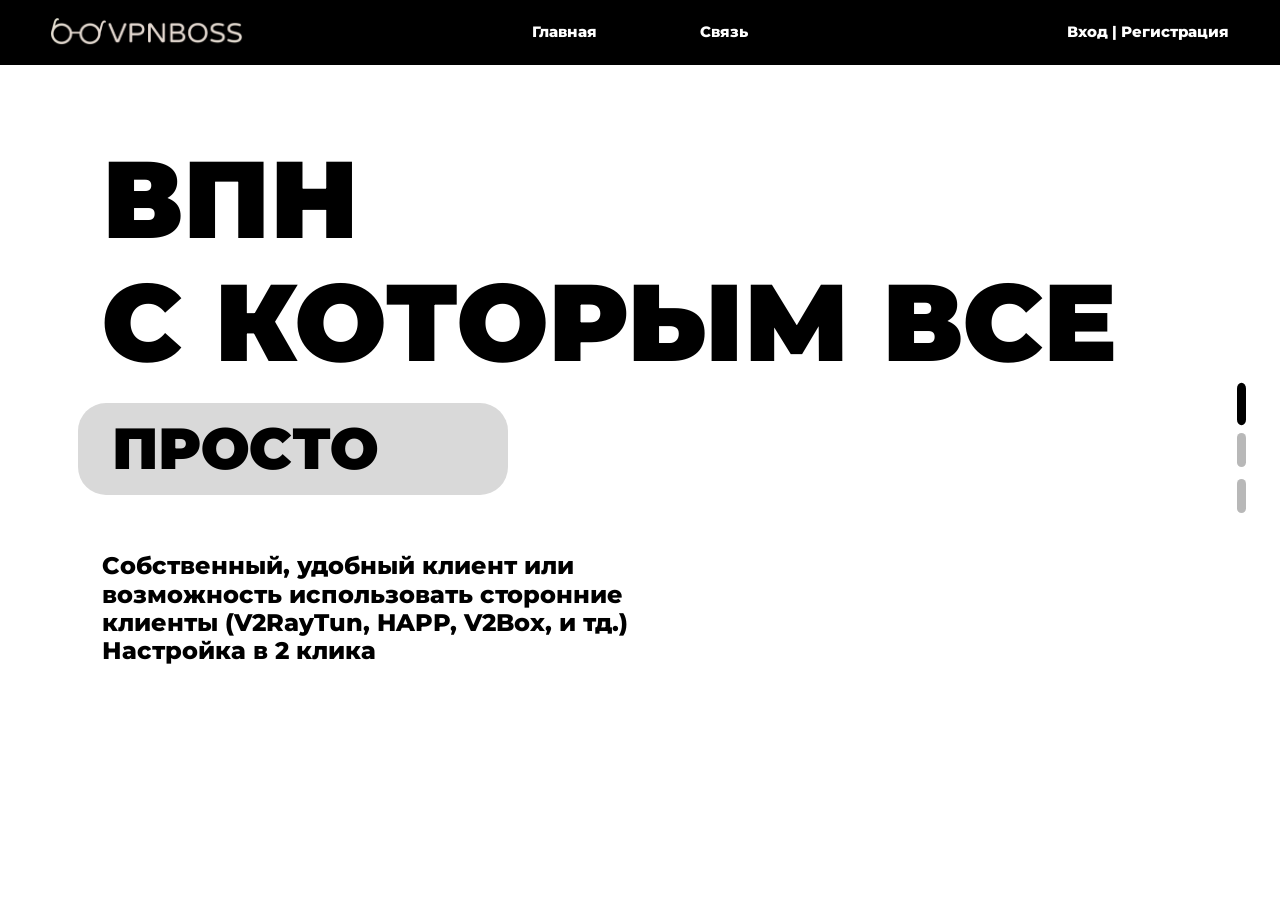
==== index.html @ d902385c "Initial VPNBOSS app and site" ====
<!doctype html>
<html lang="ru">
  <head>
    <meta charset="UTF-8" />
    <meta name="viewport" content="width=device-width, initial-scale=1.0" />
    <title>VPNBOSS</title>
    <link rel="preconnect" href="https://fonts.googleapis.com" />
    <link rel="preconnect" href="https://fonts.gstatic.com" crossorigin />
    <link
      href="https://fonts.googleapis.com/css2?family=Montserrat:wght@700;800;900&display=swap"
      rel="stylesheet"
    />
    <link rel="stylesheet" href="./styles.css" />
  </head>
  <body>
    <main class="page" data-theme="light">
      <header class="topbar" aria-label="Главная навигация">
        <a class="brand" href="#" aria-label="VPNBOSS">
          <img src="./assets/vpnboss-logo.png" alt="VPNBOSS" />
        </a>

        <nav class="nav">
          <a href="#">Главная</a>
          <a href="#">Связь</a>
        </nav>

        <a class="auth-link" href="#">Вход | Регистрация</a>
      </header>

      <section class="hero" aria-live="polite">
        <div class="hero-copy">
          <h1>
            <span>ВПН</span>
            <span id="headingLine">С КОТОРЫМ ВСЕ</span>
          </h1>

          <div class="value-wrap" aria-hidden="true">
            <div class="value-pill" id="valuePill">
              <span id="valueWord">ПРОСТО</span>
            </div>
          </div>

          <div class="description" id="description">
            Собственный, удобный клиент или<br />
            возможность использовать сторонние<br />
            клиенты (V2RayTun, HAPP, V2Box, и тд.)<br />
            Настройка в 2 клика
          </div>

          <a class="cta" id="cta" href="#">Подключить сегодня</a>
        </div>

        <div class="progress" aria-label="Состояние экрана">
          <button class="dot active" data-index="0" aria-label="ПРОСТО"></button>
          <button class="dot" data-index="1" aria-label="ПРИВАТНО"></button>
          <button class="dot" data-index="2" aria-label="ЭКОНОМИШЬ"></button>
        </div>
      </section>
    </main>

    <script src="./script.js"></script>
  </body>
</html>
---- styles.css ----
:root {
  --black: #000;
  --white: #fff;
  --muted: #d9d9d9;
  --page-bg: #fff;
  --page-fg: #000;
  --nav-bg: #000;
  --nav-fg: #fff;
  --hero-x: clamp(28px, 8vw, 160px);
}

* {
  box-sizing: border-box;
}

html,
body {
  width: 100%;
  height: 100%;
  margin: 0;
  overflow: hidden;
  overscroll-behavior: none;
}

body {
  font-family: "Montserrat", Arial, sans-serif;
  background: var(--page-bg);
  color: var(--page-fg);
}

a {
  color: inherit;
  text-decoration: none;
}

.page {
  position: relative;
  height: 100vh;
  height: 100svh;
  overflow: hidden;
  background: var(--page-bg);
  color: var(--page-fg);
  transition:
    background-color 780ms cubic-bezier(0.76, 0, 0.24, 1),
    color 780ms cubic-bezier(0.76, 0, 0.24, 1);
}

.page[data-theme="dark"] {
  --page-bg: #000;
  --page-fg: #fff;
  --nav-bg: #000;
  --nav-fg: #fff;
}

.topbar {
  position: fixed;
  inset: 0 0 auto;
  z-index: 10;
  height: clamp(64px, 7.2vh, 80px);
  display: grid;
  grid-template-columns: minmax(180px, 1fr) auto minmax(180px, 1fr);
  align-items: center;
  gap: clamp(20px, 5vw, 110px);
  padding: 0 clamp(24px, 4vw, 64px);
  background: var(--nav-bg);
  color: var(--nav-fg);
  font-weight: 800;
}

.brand {
  display: block;
  width: fit-content;
}

.brand img {
  display: block;
  width: clamp(150px, 15vw, 225px);
  height: auto;
  max-height: 46px;
  object-fit: contain;
}

.nav {
  display: flex;
  align-items: center;
  gap: clamp(48px, 8vw, 150px);
  font-size: clamp(14px, 1.15vw, 18px);
}

.auth-link {
  justify-self: end;
  font-size: clamp(14px, 1.15vw, 18px);
  white-space: nowrap;
}

.hero {
  position: relative;
  height: 100vh;
  height: 100svh;
  padding: 80px var(--hero-x) 72px;
}

.hero-copy {
  position: relative;
  padding-top: clamp(58px, 8vh, 120px);
  max-width: 1320px;
}

h1 {
  position: relative;
  z-index: 2;
  margin: 0;
  display: flex;
  flex-direction: column;
  gap: clamp(18px, 3vh, 42px);
  font-size: clamp(64px, 8.5vw, 132px);
  line-height: 0.88;
  font-weight: 900;
  letter-spacing: 0;
  text-transform: uppercase;
}

h1 span {
  display: block;
  white-space: nowrap;
}

.value-wrap {
  position: relative;
  z-index: 3;
  height: clamp(92px, 13vh, 128px);
  margin-top: clamp(22px, 3.6vh, 44px);
}

.value-pill {
  position: absolute;
  left: -24px;
  top: 0;
  display: flex;
  align-items: center;
  min-width: var(--pill-width, 430px);
  height: var(--pill-height, 92px);
  padding: 0 34px;
  border-radius: 28px;
  background: var(--muted);
  color: #000;
  transform: rotate(var(--pill-rotation, 0deg));
  transform-origin: 50% 50%;
  transition:
    transform 780ms cubic-bezier(0.76, 0, 0.24, 1),
    min-width 780ms cubic-bezier(0.76, 0, 0.24, 1);
}

.value-pill span {
  display: block;
  font-size: var(--pill-font, clamp(46px, 4.5vw, 72px));
  line-height: 0.92;
  font-weight: 900;
  letter-spacing: 0;
  text-transform: uppercase;
  white-space: nowrap;
  transition:
    opacity 260ms ease,
    transform 780ms cubic-bezier(0.76, 0, 0.24, 1),
    font-size 780ms cubic-bezier(0.76, 0, 0.24, 1);
}

.description {
  margin-top: clamp(20px, 3.5vh, 52px);
  max-width: 720px;
  min-height: 145px;
  font-size: clamp(19px, 1.9vw, 32px);
  line-height: 1.16;
  font-weight: 800;
  transition:
    opacity 420ms ease,
    transform 780ms cubic-bezier(0.76, 0, 0.24, 1);
}

.description.is-changing,
.value-pill span.is-changing {
  opacity: 0;
}

.description.is-changing {
  transform: translateY(12px);
}

.cta {
  display: none;
  align-items: center;
  justify-content: center;
  width: min(610px, calc(100vw - 56px));
  height: clamp(64px, 9vh, 90px);
  margin: clamp(18px, 4.8vh, 54px) auto 0;
  border-radius: 28px;
  background: #000;
  color: #fff;
  font-size: clamp(18px, 1.6vw, 28px);
  font-weight: 900;
  text-transform: uppercase;
}

.page[data-state="2"] .cta {
  display: flex;
  position: fixed;
  left: 50%;
  bottom: clamp(58px, 10vh, 120px);
  margin: 0;
  transform: translateX(-50%);
}

.progress {
  position: fixed;
  right: 34px;
  top: 50%;
  z-index: 15;
  display: grid;
  gap: 12px;
  transform: translateY(-50%);
}

.dot {
  width: 9px;
  height: 34px;
  padding: 0;
  border: 0;
  border-radius: 999px;
  background: currentColor;
  opacity: 0.28;
  cursor: pointer;
  transition:
    opacity 240ms ease,
    transform 240ms ease;
}

.dot.active {
  opacity: 1;
  transform: scaleY(1.25);
}

@media (max-width: 820px) {
  :root {
    --hero-x: 24px;
  }

  .topbar {
    height: 62px;
    grid-template-columns: 1fr auto;
    padding: 0 16px;
  }

  .brand {
    width: clamp(118px, 34vw, 150px);
  }

  .brand img {
    width: clamp(118px, 34vw, 150px);
    max-height: 34px;
  }

  .nav {
    display: none;
  }

  .auth-link {
    font-size: clamp(10px, 2.8vw, 12px);
  }

  .hero {
    padding: 62px var(--hero-x) 32px;
  }

  .hero-copy {
    padding-top: clamp(42px, 8.4vh, 70px);
  }

  h1 {
    gap: clamp(10px, 2.3vh, 18px);
    font-size: clamp(42px, 13vw, 68px);
    line-height: 0.9;
  }

  h1 span {
    white-space: normal;
  }

  .value-wrap {
    height: clamp(72px, 10vh, 96px);
    margin-top: clamp(14px, 2.5vh, 22px);
  }

  .value-pill {
    left: -4px;
    min-width: min(var(--pill-width, 330px), calc(100vw - 54px));
    height: clamp(58px, 8.2vh, 70px);
    border-radius: 18px;
    padding: 0 clamp(16px, 5vw, 22px);
  }

  .value-pill span {
    font-size: clamp(31px, 9.8vw, 48px);
  }

  .description {
    min-height: clamp(96px, 15vh, 124px);
    margin-top: clamp(12px, 2.8vh, 24px);
    font-size: clamp(14px, 4.1vw, 17px);
    line-height: 1.22;
    max-width: calc(100vw - 48px);
  }

  .cta {
    height: clamp(54px, 7.8vh, 62px);
    border-radius: 18px;
    font-size: clamp(14px, 4vw, 18px);
  }

  .progress {
    top: auto;
    right: 50%;
    bottom: 12px;
    grid-template-columns: repeat(3, auto);
    transform: translateX(50%);
    gap: 10px;
  }

  .dot {
    width: 30px;
    height: 8px;
  }

  .dot.active {
    transform: scaleX(1.22);
  }
}

@media (max-width: 420px) {
  :root {
    --hero-x: 22px;
  }

  .topbar {
    height: 58px;
    padding: 0 14px;
  }

  .brand,
  .brand img {
    width: 116px;
  }

  .auth-link {
    max-width: 132px;
    white-space: normal;
    text-align: right;
    line-height: 1.1;
  }

  .hero {
    padding-top: 58px;
  }

  .hero-copy {
    padding-top: clamp(34px, 7vh, 58px);
  }

  h1 {
    font-size: clamp(38px, 13.4vw, 56px);
  }

  .value-pill {
    min-width: min(var(--pill-width, 300px), calc(100vw - 44px));
  }

  .description {
    max-width: calc(100vw - 44px);
  }
}

@media (max-height: 680px) and (max-width: 820px) {
  .hero-copy {
    padding-top: 28px;
  }

  h1 {
    gap: 8px;
    font-size: clamp(34px, 11.8vw, 50px);
  }

  .value-wrap {
    height: 64px;
    margin-top: 10px;
  }

  .value-pill {
    height: 52px;
    min-width: min(var(--pill-width, 280px), calc(100vw - 44px));
    border-radius: 15px;
  }

  .value-pill span {
    font-size: clamp(28px, 8.5vw, 38px);
  }

  .description {
    min-height: 86px;
    margin-top: 10px;
    font-size: clamp(13px, 3.6vw, 15px);
    line-height: 1.16;
  }

  .cta {
    height: 48px;
    border-radius: 16px;
  }
}

@media (orientation: landscape) and (max-height: 520px) {
  .topbar {
    height: 54px;
    grid-template-columns: minmax(130px, 1fr) auto minmax(140px, 1fr);
    padding: 0 18px;
  }

  .brand,
  .brand img {
    width: 138px;
    max-height: 30px;
  }

  .nav {
    display: flex;
    gap: clamp(28px, 8vw, 78px);
    font-size: 12px;
  }

  .auth-link {
    font-size: 12px;
  }

  .hero {
    padding: 54px clamp(26px, 8vw, 76px) 18px;
  }

  .hero-copy {
    padding-top: 20px;
  }

  h1 {
    gap: 8px;
    font-size: clamp(42px, 7.2vw, 62px);
    line-height: 0.88;
  }

  .value-wrap {
    height: 58px;
    margin-top: 10px;
  }

  .value-pill {
    min-width: min(var(--pill-width, 330px), 44vw);
    height: 50px;
    border-radius: 15px;
    padding: 0 18px;
  }

  .value-pill span {
    font-size: clamp(28px, 4.2vw, 40px);
  }

  .description {
    max-width: min(58vw, 620px);
    min-height: 0;
    margin-top: 10px;
    font-size: clamp(13px, 1.8vw, 17px);
    line-height: 1.14;
  }

  .cta {
    bottom: 18px;
    width: min(360px, 42vw);
    height: 48px;
    border-radius: 16px;
    font-size: 14px;
  }

  .progress {
    top: auto;
    right: 24px;
    bottom: 78px;
    grid-template-columns: repeat(3, auto);
    transform: none;
  }

  .dot {
    width: 28px;
    height: 7px;
  }
}

@media (prefers-reduced-motion: reduce) {
  *,
  *::before,
  *::after {
    scroll-behavior: auto !important;
    transition-duration: 1ms !important;
    animation-duration: 1ms !important;
  }
}
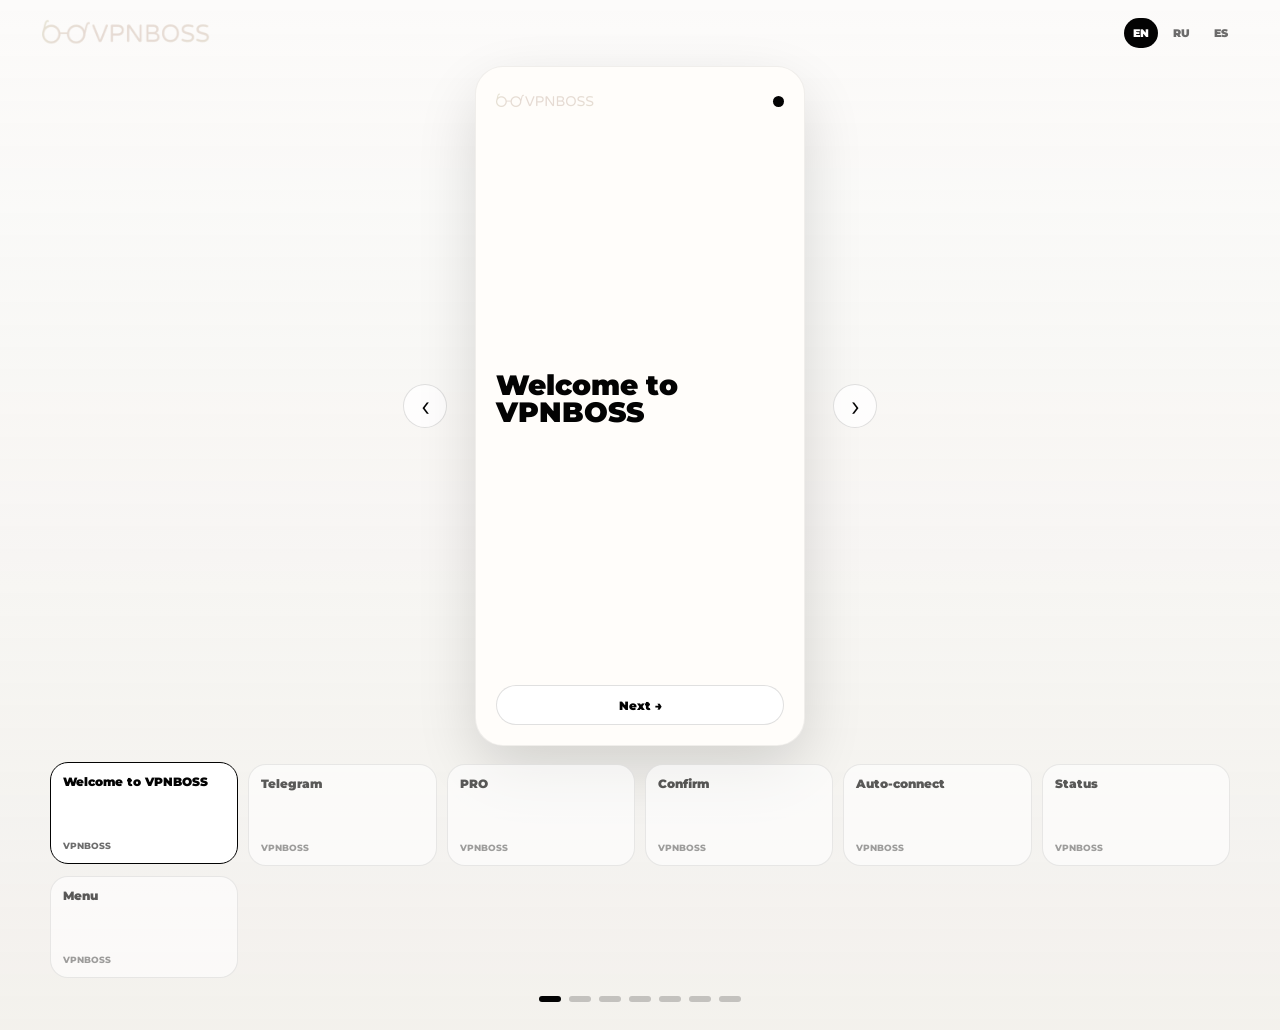
==== commit 6eab19ff: "Simplify app prototype to client-only flow" ====
--- a/index.html
+++ b/index.html
@@ -3,60 +3,44 @@
   <head>
     <meta charset="UTF-8" />
     <meta name="viewport" content="width=device-width, initial-scale=1.0" />
-    <title>VPNBOSS</title>
+    <title>VPNBOSS Client</title>
+    <meta name="description" content="VPNBOSS client prototype." />
+    <link rel="icon" href="./assets/vpnboss-logo.png" />
     <link rel="preconnect" href="https://fonts.googleapis.com" />
     <link rel="preconnect" href="https://fonts.gstatic.com" crossorigin />
     <link
-      href="https://fonts.googleapis.com/css2?family=Montserrat:wght@700;800;900&display=swap"
+      href="https://fonts.googleapis.com/css2?family=Montserrat:wght@600;700;800;900&display=swap"
       rel="stylesheet"
     />
     <link rel="stylesheet" href="./styles.css" />
   </head>
   <body>
-    <main class="page" data-theme="light">
-      <header class="topbar" aria-label="Главная навигация">
-        <a class="brand" href="#" aria-label="VPNBOSS">
-          <img src="./assets/vpnboss-logo.png" alt="VPNBOSS" />
-        </a>
-
-        <nav class="nav">
-          <a href="#">Главная</a>
-          <a href="#">Связь</a>
-        </nav>
-
-        <a class="auth-link" href="#">Вход | Регистрация</a>
+    <main class="app" id="app">
+      <header class="topbar" aria-label="VPNBOSS">
+        <img class="brand" src="./assets/vpnboss-logo.png" alt="VPNBOSS" />
+        <div class="lang" aria-label="Language">
+          <button class="lang-btn" data-lang="en" type="button">EN</button>
+          <button class="lang-btn" data-lang="ru" type="button">RU</button>
+          <button class="lang-btn" data-lang="es" type="button">ES</button>
+        </div>
       </header>
 
-      <section class="hero" aria-live="polite">
-        <div class="hero-copy">
-          <h1>
-            <span>ВПН</span>
-            <span id="headingLine">С КОТОРЫМ ВСЕ</span>
-          </h1>
+      <section class="phone-stage" aria-label="VPNBOSS app preview">
+        <button class="nav-arrow" id="prevScreen" type="button" aria-label="Previous screen">‹</button>
 
-          <div class="value-wrap" aria-hidden="true">
-            <div class="value-pill" id="valuePill">
-              <span id="valueWord">ПРОСТО</span>
-            </div>
-          </div>
-
-          <div class="description" id="description">
-            Собственный, удобный клиент или<br />
-            возможность использовать сторонние<br />
-            клиенты (V2RayTun, HAPP, V2Box, и тд.)<br />
-            Настройка в 2 клика
-          </div>
-
-          <a class="cta" id="cta" href="#">Подключить сегодня</a>
+        <div class="phone-shell">
+          <div class="phone-screen" id="phoneScreen"></div>
         </div>
 
-        <div class="progress" aria-label="Состояние экрана">
-          <button class="dot active" data-index="0" aria-label="ПРОСТО"></button>
-          <button class="dot" data-index="1" aria-label="ПРИВАТНО"></button>
-          <button class="dot" data-index="2" aria-label="ЭКОНОМИШЬ"></button>
-        </div>
+        <button class="nav-arrow" id="nextScreen" type="button" aria-label="Next screen">›</button>
       </section>
+
+      <section class="screen-strip" id="screenStrip" aria-label="Screens"></section>
+
+      <div class="dots" id="dots"></div>
     </main>
+
+    <div class="toast-stack" id="toastStack" aria-live="polite" aria-atomic="true"></div>
 
     <script src="./script.js"></script>
   </body>
--- a/styles.css
+++ b/styles.css
@@ -1,501 +1,491 @@
 :root {
-  --black: #000;
-  --white: #fff;
-  --muted: #d9d9d9;
-  --page-bg: #fff;
-  --page-fg: #000;
-  --nav-bg: #000;
-  --nav-fg: #fff;
-  --hero-x: clamp(28px, 8vw, 160px);
-}
-
-* {
+  --bg: #f3f1ed;
+  --ink: #030303;
+  --muted: rgba(3, 3, 3, 0.58);
+  --soft: rgba(3, 3, 3, 0.08);
+  --paper: #fffdfa;
+  --line: rgba(3, 3, 3, 0.12);
+  --accent: #e64431;
+  --grid: rgba(230, 68, 49, 0.2);
+  --phone-w: min(330px, 76vw);
+  --radius-phone: 38px;
+}
+
+*,
+*::before,
+*::after {
   box-sizing: border-box;
 }
 
-html,
+html {
+  background: var(--bg);
+}
+
 body {
+  min-height: 100vh;
+  margin: 0;
+  font-family: "Montserrat", Arial, sans-serif;
+  color: var(--ink);
+  background:
+    linear-gradient(180deg, rgba(255, 255, 255, 0.72), rgba(243, 241, 237, 0.9)),
+    var(--bg);
+}
+
+button {
+  border: 0;
+  font: inherit;
+  color: inherit;
+  cursor: pointer;
+}
+
+img {
+  display: block;
+  max-width: 100%;
+}
+
+.app {
+  min-height: 100vh;
+  padding: 18px clamp(14px, 4vw, 42px) 28px;
+  display: grid;
+  grid-template-rows: auto 1fr auto auto;
+  gap: 18px;
+}
+
+.topbar {
+  display: flex;
+  align-items: center;
+  justify-content: space-between;
+  gap: 16px;
+}
+
+.brand {
+  width: clamp(118px, 18vw, 168px);
+  opacity: 0.96;
+}
+
+.lang {
+  display: flex;
+  gap: 6px;
+}
+
+.lang-btn {
+  min-width: 34px;
+  height: 30px;
+  border-radius: 999px;
+  background: transparent;
+  color: var(--muted);
+  font-size: 11px;
+  font-weight: 900;
+}
+
+.lang-btn.active {
+  background: var(--ink);
+  color: #fff;
+}
+
+.phone-stage {
+  width: min(100%, 1180px);
+  margin: 0 auto;
+  display: grid;
+  grid-template-columns: 44px minmax(0, var(--phone-w)) 44px;
+  align-items: center;
+  justify-content: center;
+  gap: clamp(8px, 3vw, 28px);
+}
+
+.nav-arrow {
+  width: 44px;
+  height: 44px;
+  border-radius: 999px;
+  background: rgba(255, 255, 255, 0.76);
+  border: 1px solid var(--line);
+  font-size: 30px;
+  line-height: 1;
+  transition: transform 160ms ease, background 160ms ease;
+}
+
+.nav-arrow:hover {
+  transform: translateY(-1px);
+  background: #fff;
+}
+
+.phone-shell {
+  width: var(--phone-w);
+  aspect-ratio: 0.485;
+  border-radius: var(--radius-phone);
+  padding: 0;
+  background: transparent;
+  box-shadow: 0 24px 60px rgba(3, 3, 3, 0.14);
+}
+
+.phone-screen {
+  position: relative;
   width: 100%;
   height: 100%;
+  overflow: hidden;
+  border-radius: calc(var(--radius-phone) - 10px);
+  background: var(--paper);
+  border: 1px solid rgba(3, 3, 3, 0.06);
+}
+
+.screen-inner {
+  position: absolute;
+  inset: 0;
+  padding: 22px 20px 20px;
+  display: flex;
+  flex-direction: column;
+  justify-content: space-between;
+}
+
+.screen-grid {
+  background:
+    linear-gradient(to right, var(--grid) 1px, transparent 1px),
+    linear-gradient(to bottom, var(--grid) 1px, transparent 1px),
+    #fff7f3;
+  background-size: 8px 8px;
+}
+
+.phone-head {
+  display: flex;
+  align-items: center;
+  justify-content: space-between;
+  gap: 12px;
+  min-height: 24px;
+}
+
+.phone-logo {
+  width: 98px;
+}
+
+.mini-mark {
+  width: 11px;
+  height: 11px;
+  border-radius: 999px;
+  background: var(--ink);
+}
+
+.copy {
+  max-width: 260px;
+}
+
+.title {
   margin: 0;
+  font-size: clamp(20px, 5.6vw, 28px);
+  line-height: 0.98;
+  font-weight: 900;
+  letter-spacing: 0;
+}
+
+.body {
+  margin: 14px 0 0;
+  font-size: 12px;
+  line-height: 1.34;
+  font-weight: 800;
+  color: var(--ink);
+}
+
+.small {
+  margin: 10px 0 0;
+  font-size: 11px;
+  line-height: 1.45;
+  font-weight: 700;
+  color: var(--muted);
+}
+
+.next-row {
+  display: flex;
+  align-items: center;
+  justify-content: space-between;
+  gap: 12px;
+  font-size: 13px;
+  font-weight: 900;
+}
+
+.pill {
+  min-height: 40px;
+  padding: 0 18px;
+  border-radius: 999px;
+  background: var(--ink);
+  color: #fff;
+  font-size: 12px;
+  font-weight: 900;
+}
+
+.pill.ghost {
+  background: rgba(255, 255, 255, 0.88);
+  color: var(--ink);
+  border: 1px solid var(--line);
+}
+
+.telegram-card {
+  margin-top: 22px;
+  padding: 14px;
+  border-radius: 999px;
+  background: var(--ink);
+  color: #fff;
+  display: flex;
+  align-items: center;
+  justify-content: center;
+  gap: 10px;
+  font-size: 12px;
+  font-weight: 900;
+}
+
+.telegram-dot,
+.option-dot {
+  width: 22px;
+  height: 22px;
+  border-radius: 999px;
+  background: #fff;
+  color: var(--ink);
+  display: grid;
+  place-items: center;
+  font-size: 12px;
+  font-weight: 900;
+}
+
+.access-list {
+  display: grid;
+  gap: 10px;
+  margin-top: 18px;
+}
+
+.access-option {
+  min-height: 48px;
+  border-radius: 999px;
+  border: 1px solid var(--line);
+  background: rgba(255, 255, 255, 0.82);
+  display: flex;
+  align-items: center;
+  justify-content: space-between;
+  gap: 12px;
+  padding: 0 14px 0 10px;
+  font-size: 12px;
+  font-weight: 900;
+}
+
+.access-option.active {
+  border-color: var(--ink);
+  box-shadow: inset 0 0 0 1px var(--ink);
+}
+
+.question {
+  width: 118px;
+  height: 118px;
+  margin: 26px auto 0;
+  border-radius: 999px;
+  background: var(--ink);
+  color: #fff;
+  display: grid;
+  place-items: center;
+  font-size: 48px;
+  font-weight: 900;
+}
+
+.power-zone {
+  display: grid;
+  place-items: center;
+  gap: 18px;
+  margin-top: 34px;
+}
+
+.power-btn {
+  width: 150px;
+  height: 150px;
+  border-radius: 999px;
+  background: radial-gradient(circle at 50% 40%, rgba(255, 255, 255, 0.16), transparent 34%), #2b080b;
+  position: relative;
+  box-shadow: 0 20px 42px rgba(43, 8, 11, 0.22);
+}
+
+.power-btn::before {
+  content: "";
+  position: absolute;
+  left: 50%;
+  top: 29px;
+  width: 16px;
+  height: 62px;
+  border-radius: 999px;
+  background: #fff;
+  transform: translateX(-50%);
+}
+
+.power-btn::after {
+  content: "";
+  position: absolute;
+  left: 50%;
+  top: 58px;
+  width: 78px;
+  height: 78px;
+  border: 10px solid #fff;
+  border-top-color: transparent;
+  border-radius: 999px;
+  transform: translateX(-50%) rotate(42deg);
+}
+
+.status-text {
+  font-size: 15px;
+  line-height: 1.2;
+  font-weight: 900;
+  text-align: center;
+}
+
+.menu-sheet {
+  margin-top: 48px;
+  padding-top: 28px;
+  border-top-left-radius: 110px;
+  border-top-right-radius: 110px;
+  background: rgba(255, 255, 255, 0.56);
+  border: 1px solid rgba(3, 3, 3, 0.08);
+  min-height: 280px;
+}
+
+.menu-items {
+  display: grid;
+  gap: 12px;
+  padding: 0 12px;
+}
+
+.menu-item {
+  display: flex;
+  align-items: center;
+  gap: 10px;
+  font-size: 13px;
+  font-weight: 900;
+}
+
+.menu-item .option-dot {
+  background: var(--ink);
+  color: #fff;
+}
+
+.screen-strip {
+  width: min(100%, 1180px);
+  margin: 0 auto;
+  display: grid;
+  grid-template-columns: repeat(6, minmax(0, 1fr));
+  gap: 10px;
+}
+
+.thumb {
+  height: 102px;
+  border-radius: 18px;
+  background: #fff;
+  border: 1px solid var(--line);
   overflow: hidden;
-  overscroll-behavior: none;
-}
-
-body {
-  font-family: "Montserrat", Arial, sans-serif;
-  background: var(--page-bg);
-  color: var(--page-fg);
-}
-
-a {
-  color: inherit;
-  text-decoration: none;
-}
-
-.page {
-  position: relative;
-  height: 100vh;
-  height: 100svh;
-  overflow: hidden;
-  background: var(--page-bg);
-  color: var(--page-fg);
-  transition:
-    background-color 780ms cubic-bezier(0.76, 0, 0.24, 1),
-    color 780ms cubic-bezier(0.76, 0, 0.24, 1);
-}
-
-.page[data-theme="dark"] {
-  --page-bg: #000;
-  --page-fg: #fff;
-  --nav-bg: #000;
-  --nav-fg: #fff;
-}
-
-.topbar {
+  padding: 12px;
+  text-align: left;
+  display: flex;
+  flex-direction: column;
+  justify-content: space-between;
+  opacity: 0.64;
+  transition: opacity 160ms ease, transform 160ms ease, border-color 160ms ease;
+}
+
+.thumb.active {
+  opacity: 1;
+  transform: translateY(-2px);
+  border-color: var(--ink);
+}
+
+.thumb strong {
+  font-size: 12px;
+  line-height: 1.1;
+  font-weight: 900;
+}
+
+.thumb span {
+  font-size: 9px;
+  font-weight: 800;
+  color: var(--muted);
+}
+
+.dots {
+  display: flex;
+  justify-content: center;
+  gap: 8px;
+}
+
+.dot {
+  width: 22px;
+  height: 6px;
+  border-radius: 999px;
+  background: rgba(3, 3, 3, 0.2);
+}
+
+.dot.active {
+  background: var(--ink);
+}
+
+.toast-stack {
   position: fixed;
-  inset: 0 0 auto;
-  z-index: 10;
-  height: clamp(64px, 7.2vh, 80px);
-  display: grid;
-  grid-template-columns: minmax(180px, 1fr) auto minmax(180px, 1fr);
-  align-items: center;
-  gap: clamp(20px, 5vw, 110px);
-  padding: 0 clamp(24px, 4vw, 64px);
-  background: var(--nav-bg);
-  color: var(--nav-fg);
-  font-weight: 800;
-}
-
-.brand {
-  display: block;
-  width: fit-content;
-}
-
-.brand img {
-  display: block;
-  width: clamp(150px, 15vw, 225px);
-  height: auto;
-  max-height: 46px;
-  object-fit: contain;
-}
-
-.nav {
-  display: flex;
-  align-items: center;
-  gap: clamp(48px, 8vw, 150px);
-  font-size: clamp(14px, 1.15vw, 18px);
-}
-
-.auth-link {
-  justify-self: end;
-  font-size: clamp(14px, 1.15vw, 18px);
-  white-space: nowrap;
-}
-
-.hero {
-  position: relative;
-  height: 100vh;
-  height: 100svh;
-  padding: 80px var(--hero-x) 72px;
-}
-
-.hero-copy {
-  position: relative;
-  padding-top: clamp(58px, 8vh, 120px);
-  max-width: 1320px;
-}
-
-h1 {
-  position: relative;
-  z-index: 2;
-  margin: 0;
-  display: flex;
-  flex-direction: column;
-  gap: clamp(18px, 3vh, 42px);
-  font-size: clamp(64px, 8.5vw, 132px);
-  line-height: 0.88;
-  font-weight: 900;
-  letter-spacing: 0;
-  text-transform: uppercase;
-}
-
-h1 span {
-  display: block;
-  white-space: nowrap;
-}
-
-.value-wrap {
-  position: relative;
-  z-index: 3;
-  height: clamp(92px, 13vh, 128px);
-  margin-top: clamp(22px, 3.6vh, 44px);
-}
-
-.value-pill {
-  position: absolute;
-  left: -24px;
-  top: 0;
-  display: flex;
-  align-items: center;
-  min-width: var(--pill-width, 430px);
-  height: var(--pill-height, 92px);
-  padding: 0 34px;
-  border-radius: 28px;
-  background: var(--muted);
-  color: #000;
-  transform: rotate(var(--pill-rotation, 0deg));
-  transform-origin: 50% 50%;
-  transition:
-    transform 780ms cubic-bezier(0.76, 0, 0.24, 1),
-    min-width 780ms cubic-bezier(0.76, 0, 0.24, 1);
-}
-
-.value-pill span {
-  display: block;
-  font-size: var(--pill-font, clamp(46px, 4.5vw, 72px));
-  line-height: 0.92;
-  font-weight: 900;
-  letter-spacing: 0;
-  text-transform: uppercase;
-  white-space: nowrap;
-  transition:
-    opacity 260ms ease,
-    transform 780ms cubic-bezier(0.76, 0, 0.24, 1),
-    font-size 780ms cubic-bezier(0.76, 0, 0.24, 1);
-}
-
-.description {
-  margin-top: clamp(20px, 3.5vh, 52px);
-  max-width: 720px;
-  min-height: 145px;
-  font-size: clamp(19px, 1.9vw, 32px);
-  line-height: 1.16;
-  font-weight: 800;
-  transition:
-    opacity 420ms ease,
-    transform 780ms cubic-bezier(0.76, 0, 0.24, 1);
-}
-
-.description.is-changing,
-.value-pill span.is-changing {
-  opacity: 0;
-}
-
-.description.is-changing {
-  transform: translateY(12px);
-}
-
-.cta {
-  display: none;
-  align-items: center;
-  justify-content: center;
-  width: min(610px, calc(100vw - 56px));
-  height: clamp(64px, 9vh, 90px);
-  margin: clamp(18px, 4.8vh, 54px) auto 0;
-  border-radius: 28px;
-  background: #000;
-  color: #fff;
-  font-size: clamp(18px, 1.6vw, 28px);
-  font-weight: 900;
-  text-transform: uppercase;
-}
-
-.page[data-state="2"] .cta {
-  display: flex;
-  position: fixed;
-  left: 50%;
-  bottom: clamp(58px, 10vh, 120px);
-  margin: 0;
-  transform: translateX(-50%);
-}
-
-.progress {
-  position: fixed;
-  right: 34px;
-  top: 50%;
-  z-index: 15;
-  display: grid;
-  gap: 12px;
-  transform: translateY(-50%);
-}
-
-.dot {
-  width: 9px;
-  height: 34px;
-  padding: 0;
-  border: 0;
-  border-radius: 999px;
-  background: currentColor;
-  opacity: 0.28;
-  cursor: pointer;
-  transition:
-    opacity 240ms ease,
-    transform 240ms ease;
-}
-
-.dot.active {
-  opacity: 1;
-  transform: scaleY(1.25);
-}
-
-@media (max-width: 820px) {
+  right: 16px;
+  bottom: 88px;
+  z-index: 20;
+  display: grid;
+  gap: 8px;
+  width: min(300px, calc(100vw - 32px));
+}
+
+.toast {
+  padding: 12px 14px;
+  border-radius: 8px;
+  background: var(--ink);
+  color: #fff;
+  font-size: 12px;
+  font-weight: 900;
+  box-shadow: 0 18px 40px rgba(3, 3, 3, 0.18);
+}
+
+.toast.bad {
+  background: #d52828;
+}
+
+@media (max-width: 760px) {
   :root {
-    --hero-x: 24px;
-  }
-
-  .topbar {
-    height: 62px;
-    grid-template-columns: 1fr auto;
-    padding: 0 16px;
-  }
-
-  .brand {
-    width: clamp(118px, 34vw, 150px);
-  }
-
-  .brand img {
-    width: clamp(118px, 34vw, 150px);
-    max-height: 34px;
-  }
-
-  .nav {
+    --phone-w: min(318px, 84vw);
+  }
+
+  .app {
+    padding: 14px 10px 24px;
+    gap: 14px;
+  }
+
+  .phone-stage {
+    grid-template-columns: 1fr;
+  }
+
+  .nav-arrow {
     display: none;
   }
 
-  .auth-link {
-    font-size: clamp(10px, 2.8vw, 12px);
-  }
-
-  .hero {
-    padding: 62px var(--hero-x) 32px;
-  }
-
-  .hero-copy {
-    padding-top: clamp(42px, 8.4vh, 70px);
-  }
-
-  h1 {
-    gap: clamp(10px, 2.3vh, 18px);
-    font-size: clamp(42px, 13vw, 68px);
-    line-height: 0.9;
-  }
-
-  h1 span {
-    white-space: normal;
-  }
-
-  .value-wrap {
-    height: clamp(72px, 10vh, 96px);
-    margin-top: clamp(14px, 2.5vh, 22px);
-  }
-
-  .value-pill {
-    left: -4px;
-    min-width: min(var(--pill-width, 330px), calc(100vw - 54px));
-    height: clamp(58px, 8.2vh, 70px);
-    border-radius: 18px;
-    padding: 0 clamp(16px, 5vw, 22px);
-  }
-
-  .value-pill span {
-    font-size: clamp(31px, 9.8vw, 48px);
-  }
-
-  .description {
-    min-height: clamp(96px, 15vh, 124px);
-    margin-top: clamp(12px, 2.8vh, 24px);
-    font-size: clamp(14px, 4.1vw, 17px);
-    line-height: 1.22;
-    max-width: calc(100vw - 48px);
-  }
-
-  .cta {
-    height: clamp(54px, 7.8vh, 62px);
-    border-radius: 18px;
-    font-size: clamp(14px, 4vw, 18px);
-  }
-
-  .progress {
-    top: auto;
-    right: 50%;
-    bottom: 12px;
-    grid-template-columns: repeat(3, auto);
-    transform: translateX(50%);
-    gap: 10px;
-  }
-
-  .dot {
-    width: 30px;
-    height: 8px;
-  }
-
-  .dot.active {
-    transform: scaleX(1.22);
-  }
-}
-
-@media (max-width: 420px) {
+  .screen-strip {
+    grid-auto-flow: column;
+    grid-auto-columns: 132px;
+    grid-template-columns: none;
+    overflow-x: auto;
+    padding: 4px 2px 8px;
+    scroll-snap-type: x proximity;
+    scrollbar-width: none;
+  }
+
+  .screen-strip::-webkit-scrollbar {
+    display: none;
+  }
+
+  .thumb {
+    scroll-snap-align: start;
+  }
+
+}
+
+@media (max-height: 760px) and (min-width: 761px) {
   :root {
-    --hero-x: 22px;
-  }
-
-  .topbar {
-    height: 58px;
-    padding: 0 14px;
-  }
-
-  .brand,
-  .brand img {
-    width: 116px;
-  }
-
-  .auth-link {
-    max-width: 132px;
-    white-space: normal;
-    text-align: right;
-    line-height: 1.1;
-  }
-
-  .hero {
-    padding-top: 58px;
-  }
-
-  .hero-copy {
-    padding-top: clamp(34px, 7vh, 58px);
-  }
-
-  h1 {
-    font-size: clamp(38px, 13.4vw, 56px);
-  }
-
-  .value-pill {
-    min-width: min(var(--pill-width, 300px), calc(100vw - 44px));
-  }
-
-  .description {
-    max-width: calc(100vw - 44px);
-  }
-}
-
-@media (max-height: 680px) and (max-width: 820px) {
-  .hero-copy {
-    padding-top: 28px;
-  }
-
-  h1 {
-    gap: 8px;
-    font-size: clamp(34px, 11.8vw, 50px);
-  }
-
-  .value-wrap {
-    height: 64px;
-    margin-top: 10px;
-  }
-
-  .value-pill {
-    height: 52px;
-    min-width: min(var(--pill-width, 280px), calc(100vw - 44px));
-    border-radius: 15px;
-  }
-
-  .value-pill span {
-    font-size: clamp(28px, 8.5vw, 38px);
-  }
-
-  .description {
-    min-height: 86px;
-    margin-top: 10px;
-    font-size: clamp(13px, 3.6vw, 15px);
-    line-height: 1.16;
-  }
-
-  .cta {
-    height: 48px;
-    border-radius: 16px;
-  }
-}
-
-@media (orientation: landscape) and (max-height: 520px) {
-  .topbar {
-    height: 54px;
-    grid-template-columns: minmax(130px, 1fr) auto minmax(140px, 1fr);
-    padding: 0 18px;
-  }
-
-  .brand,
-  .brand img {
-    width: 138px;
-    max-height: 30px;
-  }
-
-  .nav {
-    display: flex;
-    gap: clamp(28px, 8vw, 78px);
-    font-size: 12px;
-  }
-
-  .auth-link {
-    font-size: 12px;
-  }
-
-  .hero {
-    padding: 54px clamp(26px, 8vw, 76px) 18px;
-  }
-
-  .hero-copy {
-    padding-top: 20px;
-  }
-
-  h1 {
-    gap: 8px;
-    font-size: clamp(42px, 7.2vw, 62px);
-    line-height: 0.88;
-  }
-
-  .value-wrap {
-    height: 58px;
-    margin-top: 10px;
-  }
-
-  .value-pill {
-    min-width: min(var(--pill-width, 330px), 44vw);
-    height: 50px;
-    border-radius: 15px;
-    padding: 0 18px;
-  }
-
-  .value-pill span {
-    font-size: clamp(28px, 4.2vw, 40px);
-  }
-
-  .description {
-    max-width: min(58vw, 620px);
-    min-height: 0;
-    margin-top: 10px;
-    font-size: clamp(13px, 1.8vw, 17px);
-    line-height: 1.14;
-  }
-
-  .cta {
-    bottom: 18px;
-    width: min(360px, 42vw);
-    height: 48px;
-    border-radius: 16px;
-    font-size: 14px;
-  }
-
-  .progress {
-    top: auto;
-    right: 24px;
-    bottom: 78px;
-    grid-template-columns: repeat(3, auto);
-    transform: none;
-  }
-
-  .dot {
-    width: 28px;
-    height: 7px;
+    --phone-w: min(330px, 56vh);
+  }
+
+  .screen-strip {
+    display: none;
   }
 }
 
@@ -503,8 +493,7 @@
   *,
   *::before,
   *::after {
-    scroll-behavior: auto !important;
+    animation-duration: 1ms !important;
     transition-duration: 1ms !important;
-    animation-duration: 1ms !important;
-  }
-}
+  }
+}
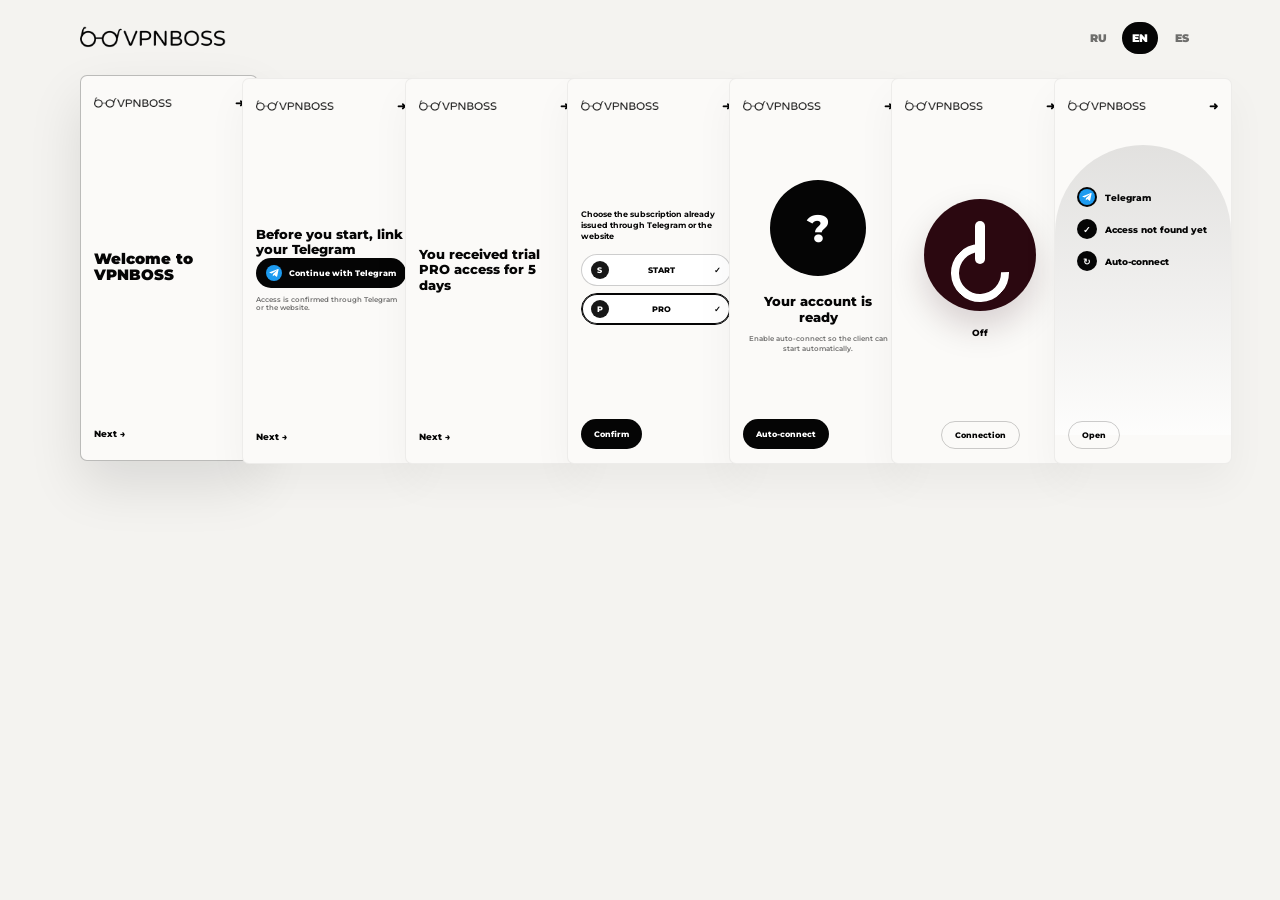
==== commit 3edf3c37: "Rebuild client prototype from provided screens" ====
--- a/index.html
+++ b/index.html
@@ -3,44 +3,38 @@
   <head>
     <meta charset="UTF-8" />
     <meta name="viewport" content="width=device-width, initial-scale=1.0" />
-    <title>VPNBOSS Client</title>
-    <meta name="description" content="VPNBOSS client prototype." />
+    <title>VPNBOSS</title>
+    <meta name="description" content="VPNBOSS client interface prototype." />
     <link rel="icon" href="./assets/vpnboss-logo.png" />
     <link rel="preconnect" href="https://fonts.googleapis.com" />
     <link rel="preconnect" href="https://fonts.gstatic.com" crossorigin />
     <link
-      href="https://fonts.googleapis.com/css2?family=Montserrat:wght@600;700;800;900&display=swap"
+      href="https://fonts.googleapis.com/css2?family=Montserrat:wght@500;600;700;800;900&display=swap"
       rel="stylesheet"
     />
     <link rel="stylesheet" href="./styles.css" />
   </head>
   <body>
-    <main class="app" id="app">
-      <header class="topbar" aria-label="VPNBOSS">
-        <img class="brand" src="./assets/vpnboss-logo.png" alt="VPNBOSS" />
-        <div class="lang" aria-label="Language">
+    <main class="prototype" id="app">
+      <header class="prototype-top">
+        <img class="brand-logo" src="./assets/vpnboss-logo.png" alt="VPNBOSS" />
+        <div class="lang-switch" aria-label="Language">
+          <button class="lang-btn" data-lang="ru" type="button">RU</button>
           <button class="lang-btn" data-lang="en" type="button">EN</button>
-          <button class="lang-btn" data-lang="ru" type="button">RU</button>
           <button class="lang-btn" data-lang="es" type="button">ES</button>
         </div>
       </header>
 
-      <section class="phone-stage" aria-label="VPNBOSS app preview">
-        <button class="nav-arrow" id="prevScreen" type="button" aria-label="Previous screen">‹</button>
+      <section class="screen-board" id="screenBoard" aria-label="VPNBOSS screens"></section>
 
-        <div class="phone-shell">
-          <div class="phone-screen" id="phoneScreen"></div>
-        </div>
-
-        <button class="nav-arrow" id="nextScreen" type="button" aria-label="Next screen">›</button>
+      <section class="active-preview" aria-label="Active screen">
+        <button class="round-nav" data-prev type="button" aria-label="Previous">‹</button>
+        <div class="active-phone" id="activePhone"></div>
+        <button class="round-nav" data-next type="button" aria-label="Next">›</button>
       </section>
 
-      <section class="screen-strip" id="screenStrip" aria-label="Screens"></section>
-
-      <div class="dots" id="dots"></div>
+      <div class="toast-stack" id="toastStack" aria-live="polite" aria-atomic="true"></div>
     </main>
-
-    <div class="toast-stack" id="toastStack" aria-live="polite" aria-atomic="true"></div>
 
     <script src="./script.js"></script>
   </body>
--- a/styles.css
+++ b/styles.css
@@ -1,14 +1,14 @@
 :root {
-  --bg: #f3f1ed;
-  --ink: #030303;
-  --muted: rgba(3, 3, 3, 0.58);
-  --soft: rgba(3, 3, 3, 0.08);
-  --paper: #fffdfa;
-  --line: rgba(3, 3, 3, 0.12);
-  --accent: #e64431;
-  --grid: rgba(230, 68, 49, 0.2);
-  --phone-w: min(330px, 76vw);
-  --radius-phone: 38px;
+  --bg: #f4f3f0;
+  --paper: #fbfaf8;
+  --ink: #050505;
+  --muted: rgba(5, 5, 5, 0.56);
+  --line: rgba(5, 5, 5, 0.1);
+  --line-strong: rgba(5, 5, 5, 0.2);
+  --telegram: #1d9bf0;
+  --phone-w: 178px;
+  --phone-h: 386px;
+  --radius: 7px;
 }
 
 *,
@@ -22,478 +22,520 @@
 }
 
 body {
+  margin: 0;
   min-height: 100vh;
-  margin: 0;
   font-family: "Montserrat", Arial, sans-serif;
   color: var(--ink);
-  background:
-    linear-gradient(180deg, rgba(255, 255, 255, 0.72), rgba(243, 241, 237, 0.9)),
-    var(--bg);
+  background: var(--bg);
 }
 
 button {
   border: 0;
+  padding: 0;
   font: inherit;
   color: inherit;
+  background: transparent;
   cursor: pointer;
 }
 
-img {
+img,
+svg {
   display: block;
-  max-width: 100%;
-}
-
-.app {
+}
+
+.prototype {
   min-height: 100vh;
-  padding: 18px clamp(14px, 4vw, 42px) 28px;
-  display: grid;
-  grid-template-rows: auto 1fr auto auto;
+  padding: 22px clamp(14px, 4vw, 42px) 34px;
+}
+
+.prototype-top {
+  width: min(100%, 1120px);
+  margin: 0 auto 24px;
+  display: flex;
+  align-items: center;
+  justify-content: space-between;
   gap: 18px;
 }
 
-.topbar {
+.brand-logo {
+  width: 146px;
+  height: auto;
+}
+
+.lang-switch {
   display: flex;
   align-items: center;
-  justify-content: space-between;
-  gap: 16px;
-}
-
-.brand {
-  width: clamp(118px, 18vw, 168px);
-  opacity: 0.96;
-}
-
-.lang {
-  display: flex;
   gap: 6px;
 }
 
 .lang-btn {
-  min-width: 34px;
-  height: 30px;
-  border-radius: 999px;
-  background: transparent;
+  width: 36px;
+  height: 32px;
+  border-radius: 999px;
   color: var(--muted);
   font-size: 11px;
   font-weight: 900;
 }
 
 .lang-btn.active {
+  color: #fff;
+  background: var(--ink);
+}
+
+.screen-board {
+  width: min(100%, 1120px);
+  margin: 0 auto;
+  display: grid;
+  grid-template-columns: repeat(7, minmax(132px, var(--phone-w)));
+  justify-content: center;
+  gap: 16px;
+}
+
+.phone {
+  width: var(--phone-w);
+  height: var(--phone-h);
+  border-radius: var(--radius);
+  background: var(--paper);
+  border: 1px solid rgba(5, 5, 5, 0.055);
+  overflow: hidden;
+  position: relative;
+  box-shadow: 0 18px 40px rgba(5, 5, 5, 0.045);
+  transition: transform 180ms ease, box-shadow 180ms ease, border-color 180ms ease;
+}
+
+.phone[data-active="true"] {
+  transform: translateY(-3px);
+  border-color: rgba(5, 5, 5, 0.26);
+  box-shadow: 0 24px 54px rgba(5, 5, 5, 0.11);
+}
+
+.phone-inner {
+  width: 100%;
+  height: 100%;
+  padding: 18px 13px 14px;
+  display: flex;
+  flex-direction: column;
+}
+
+.phone-top {
+  display: flex;
+  align-items: center;
+  justify-content: space-between;
+  min-height: 18px;
+  gap: 8px;
+}
+
+.phone-logo {
+  width: 78px;
+  max-width: 72%;
+  opacity: 0.96;
+}
+
+.tiny-arrow {
+  font-size: 11px;
+  line-height: 1;
+  font-weight: 900;
+}
+
+.screen-center {
+  flex: 1;
+  display: flex;
+  flex-direction: column;
+  justify-content: center;
+}
+
+.screen-bottom {
+  margin-top: auto;
+}
+
+.headline {
+  margin: 0;
+  font-size: 13px;
+  line-height: 1.18;
+  font-weight: 800;
+  letter-spacing: 0;
+}
+
+.headline.large {
+  font-size: 15px;
+  line-height: 1.1;
+  font-weight: 900;
+}
+
+.caption {
+  margin: 9px 0 0;
+  color: var(--muted);
+  font-size: 7.4px;
+  line-height: 1.34;
+  font-weight: 600;
+}
+
+.next {
+  display: inline-flex;
+  align-items: center;
+  gap: 6px;
+  min-height: 24px;
+  color: var(--ink);
+  font-size: 8.5px;
+  font-weight: 800;
+}
+
+.black-pill {
+  min-height: 30px;
+  padding: 0 13px;
+  border-radius: 999px;
   background: var(--ink);
   color: #fff;
-}
-
-.phone-stage {
-  width: min(100%, 1180px);
-  margin: 0 auto;
-  display: grid;
-  grid-template-columns: 44px minmax(0, var(--phone-w)) 44px;
+  display: inline-flex;
   align-items: center;
   justify-content: center;
-  gap: clamp(8px, 3vw, 28px);
-}
-
-.nav-arrow {
-  width: 44px;
-  height: 44px;
-  border-radius: 999px;
-  background: rgba(255, 255, 255, 0.76);
-  border: 1px solid var(--line);
-  font-size: 30px;
-  line-height: 1;
-  transition: transform 160ms ease, background 160ms ease;
-}
-
-.nav-arrow:hover {
-  transform: translateY(-1px);
+  gap: 7px;
+  font-size: 8.2px;
+  font-weight: 800;
+  white-space: nowrap;
+}
+
+.outline-pill {
+  min-height: 28px;
+  padding: 0 13px;
+  border-radius: 999px;
+  border: 1px solid var(--line-strong);
+  display: inline-flex;
+  align-items: center;
+  justify-content: center;
+  gap: 6px;
+  font-size: 8.2px;
+  font-weight: 800;
+  white-space: nowrap;
+}
+
+.telegram-icon {
+  width: 16px;
+  height: 16px;
+  flex: 0 0 16px;
+}
+
+.telegram-copy {
+  margin: 8px 0 0;
+  font-size: 6.6px;
+  line-height: 1.34;
+  color: var(--muted);
+  font-weight: 600;
+}
+
+.access-copy {
+  margin: 0 0 12px;
+  font-size: 8.3px;
+  line-height: 1.35;
+  font-weight: 700;
+}
+
+.access-list {
+  display: grid;
+  gap: 7px;
+}
+
+.access-row {
+  min-height: 32px;
+  padding: 0 9px;
+  border-radius: 999px;
+  border: 1px solid var(--line-strong);
   background: #fff;
-}
-
-.phone-shell {
-  width: var(--phone-w);
-  aspect-ratio: 0.485;
-  border-radius: var(--radius-phone);
-  padding: 0;
-  background: transparent;
-  box-shadow: 0 24px 60px rgba(3, 3, 3, 0.14);
-}
-
-.phone-screen {
-  position: relative;
-  width: 100%;
-  height: 100%;
-  overflow: hidden;
-  border-radius: calc(var(--radius-phone) - 10px);
-  background: var(--paper);
-  border: 1px solid rgba(3, 3, 3, 0.06);
-}
-
-.screen-inner {
-  position: absolute;
-  inset: 0;
-  padding: 22px 20px 20px;
+  display: grid;
+  grid-template-columns: 18px 1fr auto;
+  align-items: center;
+  gap: 7px;
+  font-size: 8.2px;
+  font-weight: 800;
+}
+
+.access-row.active {
+  box-shadow: inset 0 0 0 1px var(--ink);
+  border-color: var(--ink);
+}
+
+.coin {
+  width: 18px;
+  height: 18px;
+  border-radius: 999px;
+  background: #171717;
+  color: #fff;
+  display: grid;
+  place-items: center;
+  font-size: 8px;
+}
+
+.question-circle {
+  width: 96px;
+  height: 96px;
+  margin: 0 auto 18px;
+  border-radius: 999px;
+  background: var(--ink);
+  color: #fff;
+  display: grid;
+  place-items: center;
+  font-size: 38px;
+  font-weight: 800;
+}
+
+.center-text {
+  text-align: center;
+}
+
+.power-wrap {
+  flex: 1;
   display: flex;
   flex-direction: column;
-  justify-content: space-between;
-}
-
-.screen-grid {
-  background:
-    linear-gradient(to right, var(--grid) 1px, transparent 1px),
-    linear-gradient(to bottom, var(--grid) 1px, transparent 1px),
-    #fff7f3;
-  background-size: 8px 8px;
-}
-
-.phone-head {
-  display: flex;
-  align-items: center;
-  justify-content: space-between;
-  gap: 12px;
-  min-height: 24px;
-}
-
-.phone-logo {
-  width: 98px;
-}
-
-.mini-mark {
-  width: 11px;
-  height: 11px;
-  border-radius: 999px;
-  background: var(--ink);
-}
-
-.copy {
-  max-width: 260px;
-}
-
-.title {
-  margin: 0;
-  font-size: clamp(20px, 5.6vw, 28px);
-  line-height: 0.98;
-  font-weight: 900;
-  letter-spacing: 0;
-}
-
-.body {
-  margin: 14px 0 0;
-  font-size: 12px;
-  line-height: 1.34;
-  font-weight: 800;
-  color: var(--ink);
-}
-
-.small {
-  margin: 10px 0 0;
-  font-size: 11px;
-  line-height: 1.45;
-  font-weight: 700;
-  color: var(--muted);
-}
-
-.next-row {
-  display: flex;
-  align-items: center;
-  justify-content: space-between;
-  gap: 12px;
-  font-size: 13px;
-  font-weight: 900;
-}
-
-.pill {
-  min-height: 40px;
-  padding: 0 18px;
-  border-radius: 999px;
-  background: var(--ink);
-  color: #fff;
-  font-size: 12px;
-  font-weight: 900;
-}
-
-.pill.ghost {
-  background: rgba(255, 255, 255, 0.88);
-  color: var(--ink);
-  border: 1px solid var(--line);
-}
-
-.telegram-card {
-  margin-top: 22px;
-  padding: 14px;
-  border-radius: 999px;
-  background: var(--ink);
-  color: #fff;
-  display: flex;
-  align-items: center;
   justify-content: center;
-  gap: 10px;
-  font-size: 12px;
-  font-weight: 900;
-}
-
-.telegram-dot,
-.option-dot {
-  width: 22px;
-  height: 22px;
-  border-radius: 999px;
-  background: #fff;
-  color: var(--ink);
-  display: grid;
-  place-items: center;
-  font-size: 12px;
-  font-weight: 900;
-}
-
-.access-list {
-  display: grid;
-  gap: 10px;
-  margin-top: 18px;
-}
-
-.access-option {
-  min-height: 48px;
-  border-radius: 999px;
-  border: 1px solid var(--line);
-  background: rgba(255, 255, 255, 0.82);
-  display: flex;
-  align-items: center;
-  justify-content: space-between;
-  gap: 12px;
-  padding: 0 14px 0 10px;
-  font-size: 12px;
-  font-weight: 900;
-}
-
-.access-option.active {
-  border-color: var(--ink);
-  box-shadow: inset 0 0 0 1px var(--ink);
-}
-
-.question {
-  width: 118px;
-  height: 118px;
-  margin: 26px auto 0;
-  border-radius: 999px;
-  background: var(--ink);
-  color: #fff;
-  display: grid;
-  place-items: center;
-  font-size: 48px;
-  font-weight: 900;
-}
-
-.power-zone {
-  display: grid;
-  place-items: center;
-  gap: 18px;
-  margin-top: 34px;
-}
-
-.power-btn {
-  width: 150px;
-  height: 150px;
-  border-radius: 999px;
-  background: radial-gradient(circle at 50% 40%, rgba(255, 255, 255, 0.16), transparent 34%), #2b080b;
+  align-items: center;
+  gap: 16px;
+}
+
+.power-button {
+  width: 112px;
+  height: 112px;
+  border-radius: 999px;
+  background: #2b0810;
   position: relative;
-  box-shadow: 0 20px 42px rgba(43, 8, 11, 0.22);
-}
-
-.power-btn::before {
+  box-shadow: 0 16px 34px rgba(43, 8, 16, 0.17);
+}
+
+.power-button::before {
   content: "";
   position: absolute;
   left: 50%;
-  top: 29px;
-  width: 16px;
-  height: 62px;
+  top: 22px;
+  width: 10px;
+  height: 43px;
   border-radius: 999px;
   background: #fff;
   transform: translateX(-50%);
 }
 
-.power-btn::after {
+.power-button::after {
   content: "";
   position: absolute;
   left: 50%;
-  top: 58px;
-  width: 78px;
-  height: 78px;
-  border: 10px solid #fff;
+  top: 45px;
+  width: 58px;
+  height: 58px;
+  border: 8px solid #fff;
   border-top-color: transparent;
   border-radius: 999px;
-  transform: translateX(-50%) rotate(42deg);
-}
-
-.status-text {
-  font-size: 15px;
-  line-height: 1.2;
-  font-weight: 900;
-  text-align: center;
-}
-
-.menu-sheet {
-  margin-top: 48px;
-  padding-top: 28px;
-  border-top-left-radius: 110px;
-  border-top-right-radius: 110px;
-  background: rgba(255, 255, 255, 0.56);
-  border: 1px solid rgba(3, 3, 3, 0.08);
-  min-height: 280px;
-}
-
-.menu-items {
+  transform: translateX(-50%) rotate(43deg);
+}
+
+.status-label {
+  font-size: 9px;
+  font-weight: 800;
+}
+
+.menu-arc {
+  flex: 1;
+  margin: 30px -13px -14px;
+  padding: 42px 22px 0;
+  border-top-left-radius: 118px;
+  border-top-right-radius: 118px;
+  background: linear-gradient(180deg, rgba(5, 5, 5, 0.1), rgba(255, 255, 255, 0.58));
+}
+
+.menu-list {
   display: grid;
   gap: 12px;
-  padding: 0 12px;
 }
 
 .menu-item {
-  display: flex;
-  align-items: center;
-  gap: 10px;
-  font-size: 13px;
-  font-weight: 900;
-}
-
-.menu-item .option-dot {
+  display: grid;
+  grid-template-columns: 20px 1fr;
+  align-items: center;
+  gap: 8px;
+  font-size: 8.8px;
+  font-weight: 800;
+  text-align: left;
+}
+
+.menu-icon {
+  width: 20px;
+  height: 20px;
+  border-radius: 999px;
   background: var(--ink);
   color: #fff;
-}
-
-.screen-strip {
-  width: min(100%, 1180px);
-  margin: 0 auto;
-  display: grid;
-  grid-template-columns: repeat(6, minmax(0, 1fr));
-  gap: 10px;
-}
-
-.thumb {
-  height: 102px;
-  border-radius: 18px;
-  background: #fff;
-  border: 1px solid var(--line);
-  overflow: hidden;
-  padding: 12px;
-  text-align: left;
-  display: flex;
-  flex-direction: column;
-  justify-content: space-between;
-  opacity: 0.64;
-  transition: opacity 160ms ease, transform 160ms ease, border-color 160ms ease;
-}
-
-.thumb.active {
-  opacity: 1;
-  transform: translateY(-2px);
-  border-color: var(--ink);
-}
-
-.thumb strong {
-  font-size: 12px;
-  line-height: 1.1;
-  font-weight: 900;
-}
-
-.thumb span {
-  font-size: 9px;
-  font-weight: 800;
-  color: var(--muted);
-}
-
-.dots {
-  display: flex;
-  justify-content: center;
-  gap: 8px;
-}
-
-.dot {
-  width: 22px;
-  height: 6px;
-  border-radius: 999px;
-  background: rgba(3, 3, 3, 0.2);
-}
-
-.dot.active {
-  background: var(--ink);
+  display: grid;
+  place-items: center;
+}
+
+.active-preview {
+  display: none;
 }
 
 .toast-stack {
   position: fixed;
-  right: 16px;
-  bottom: 88px;
-  z-index: 20;
+  right: 14px;
+  bottom: 14px;
+  z-index: 30;
   display: grid;
   gap: 8px;
-  width: min(300px, calc(100vw - 32px));
+  width: min(280px, calc(100vw - 28px));
 }
 
 .toast {
-  padding: 12px 14px;
+  padding: 11px 12px;
   border-radius: 8px;
   background: var(--ink);
   color: #fff;
   font-size: 12px;
-  font-weight: 900;
-  box-shadow: 0 18px 40px rgba(3, 3, 3, 0.18);
+  line-height: 1.25;
+  font-weight: 800;
 }
 
 .toast.bad {
-  background: #d52828;
-}
-
-@media (max-width: 760px) {
-  :root {
-    --phone-w: min(318px, 84vw);
-  }
-
-  .app {
-    padding: 14px 10px 24px;
-    gap: 14px;
-  }
-
-  .phone-stage {
-    grid-template-columns: 1fr;
-  }
-
-  .nav-arrow {
-    display: none;
-  }
-
-  .screen-strip {
-    grid-auto-flow: column;
-    grid-auto-columns: 132px;
-    grid-template-columns: none;
+  background: #cf2525;
+}
+
+@media (max-width: 1160px) {
+  .screen-board {
     overflow-x: auto;
-    padding: 4px 2px 8px;
+    justify-content: start;
+    padding: 4px 2px 16px;
     scroll-snap-type: x proximity;
     scrollbar-width: none;
   }
 
-  .screen-strip::-webkit-scrollbar {
+  .screen-board::-webkit-scrollbar {
     display: none;
   }
 
-  .thumb {
+  .phone {
     scroll-snap-align: start;
   }
-
-}
-
-@media (max-height: 760px) and (min-width: 761px) {
+}
+
+@media (max-width: 720px) {
   :root {
-    --phone-w: min(330px, 56vh);
-  }
-
-  .screen-strip {
+    --phone-w: min(86vw, 330px);
+    --phone-h: calc(var(--phone-w) * 2.17);
+  }
+
+  .prototype {
+    padding: 16px 12px 24px;
+  }
+
+  .prototype-top {
+    margin-bottom: 16px;
+  }
+
+  .brand-logo {
+    width: 126px;
+  }
+
+  .screen-board {
     display: none;
   }
-}
-
-@media (prefers-reduced-motion: reduce) {
-  *,
-  *::before,
-  *::after {
-    animation-duration: 1ms !important;
-    transition-duration: 1ms !important;
-  }
-}
+
+  .active-preview {
+    min-height: calc(100vh - 92px);
+    display: grid;
+    grid-template-columns: 32px var(--phone-w) 32px;
+    justify-content: center;
+    align-items: center;
+    gap: 6px;
+  }
+
+  .active-phone .phone {
+    width: var(--phone-w);
+    height: var(--phone-h);
+  }
+
+  .round-nav {
+    width: 32px;
+    height: 32px;
+    border-radius: 999px;
+    border: 1px solid var(--line);
+    background: #fff;
+    font-size: 24px;
+    line-height: 1;
+  }
+
+  .active-phone .phone-inner {
+    padding: 28px 24px 22px;
+  }
+
+  .active-phone .phone-logo {
+    width: 112px;
+  }
+
+  .active-phone .headline {
+    font-size: 23px;
+  }
+
+  .active-phone .headline.large {
+    font-size: 25px;
+  }
+
+  .active-phone .caption,
+  .active-phone .telegram-copy {
+    font-size: 11px;
+  }
+
+  .active-phone .access-copy {
+    font-size: 12px;
+  }
+
+  .active-phone .access-row {
+    min-height: 46px;
+    font-size: 12px;
+    grid-template-columns: 26px 1fr auto;
+  }
+
+  .active-phone .coin,
+  .active-phone .menu-icon {
+    width: 26px;
+    height: 26px;
+    font-size: 12px;
+  }
+
+  .active-phone .next,
+  .active-phone .black-pill,
+  .active-phone .outline-pill {
+    min-height: 42px;
+    padding: 0 18px;
+    font-size: 12px;
+  }
+
+  .active-phone .telegram-icon {
+    width: 20px;
+    height: 20px;
+  }
+
+  .active-phone .question-circle {
+    width: 132px;
+    height: 132px;
+    font-size: 52px;
+  }
+
+  .active-phone .power-button {
+    width: 148px;
+    height: 148px;
+  }
+
+  .active-phone .power-button::before {
+    top: 30px;
+    width: 14px;
+    height: 58px;
+  }
+
+  .active-phone .power-button::after {
+    top: 58px;
+    width: 78px;
+    height: 78px;
+    border-width: 10px;
+  }
+
+  .active-phone .status-label {
+    font-size: 13px;
+  }
+
+  .active-phone .menu-item {
+    font-size: 13px;
+  }
+}
